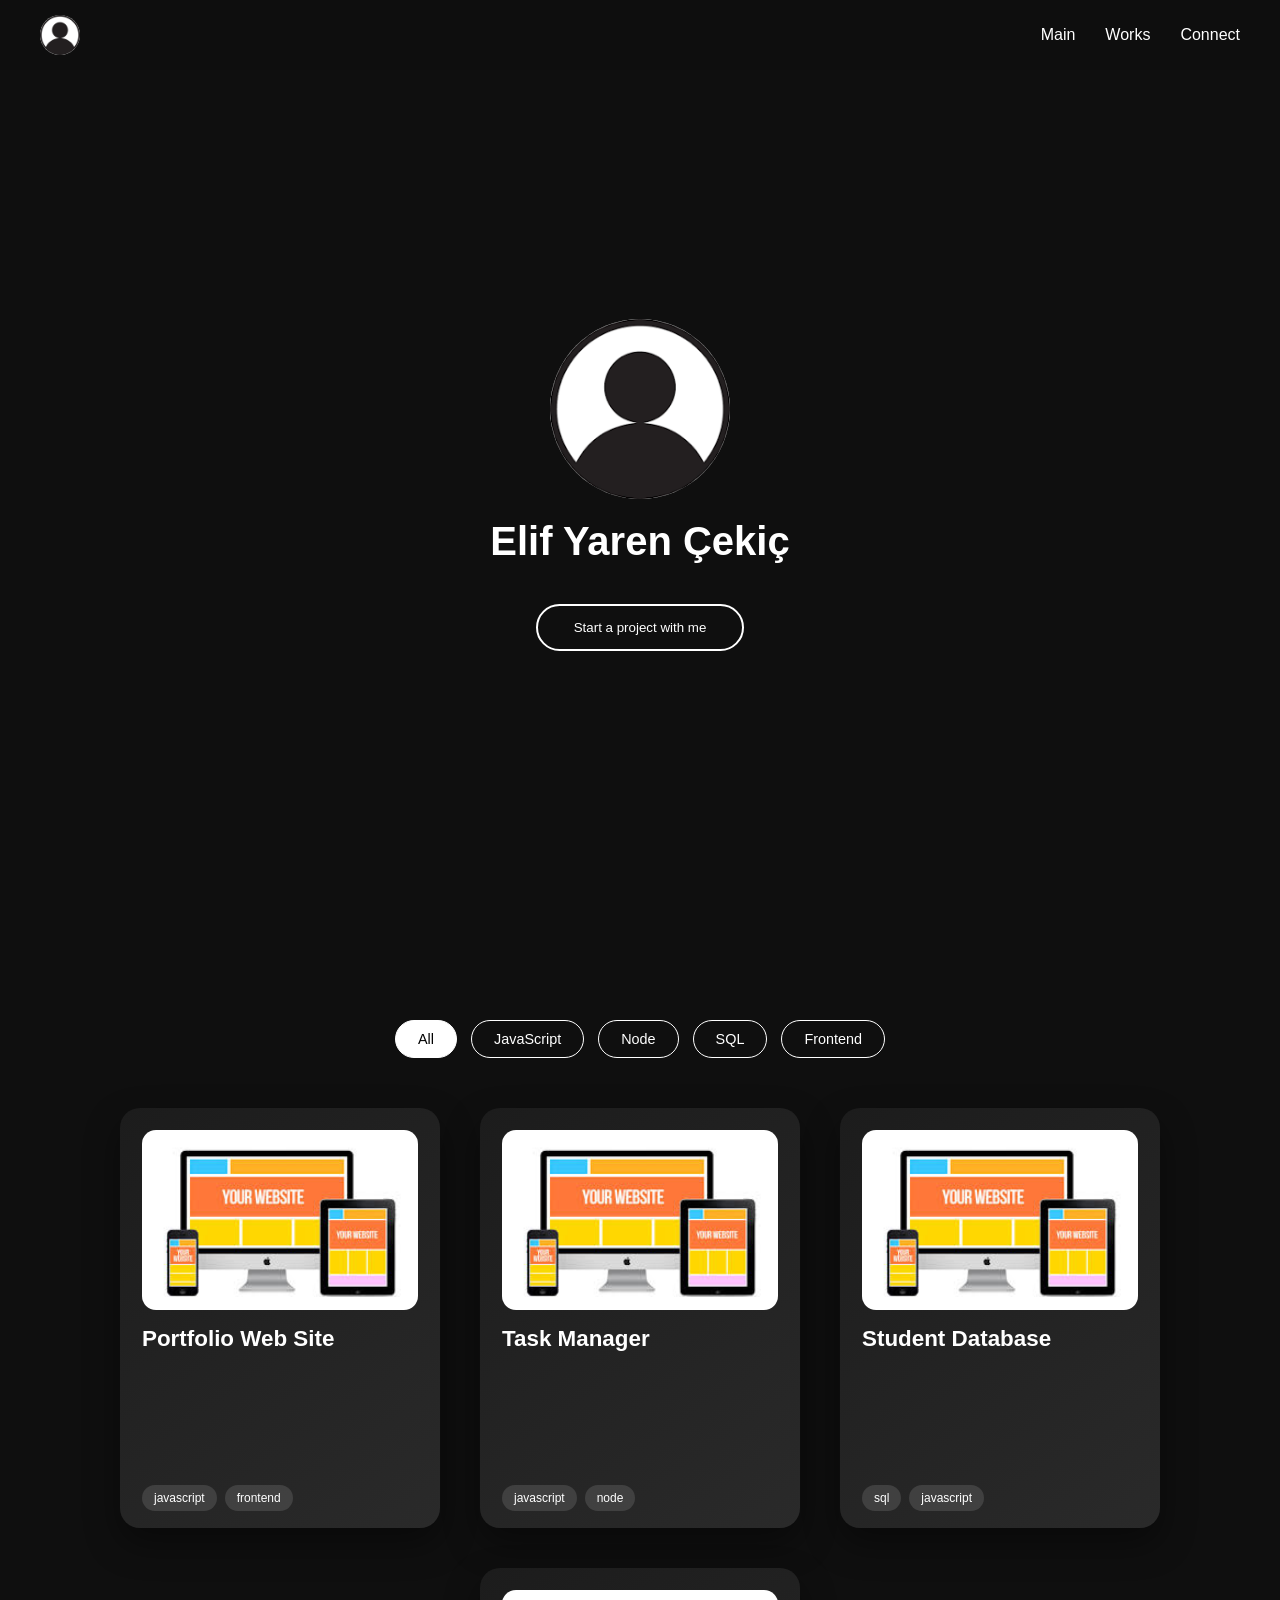
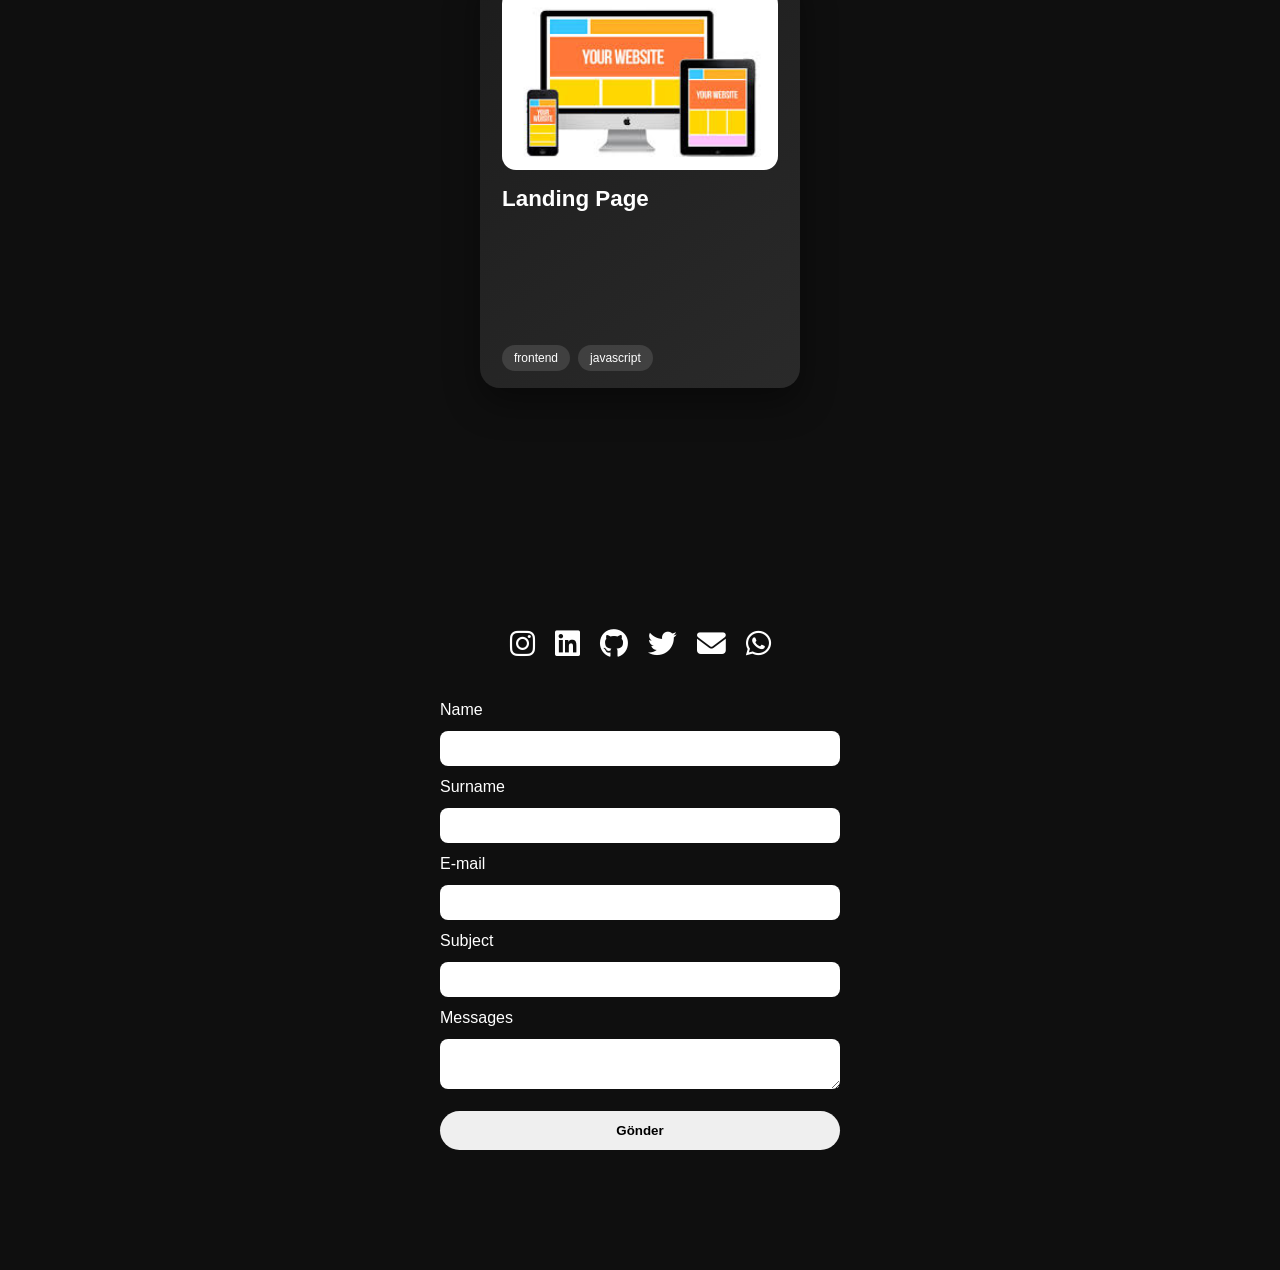
==== index.html @ 62f9e3f9 "genel html ve css bitti" ====
<!DOCTYPE html>
<html lang="en">
<head>
    <meta charset="UTF-8">
    <meta name="viewport" content="width=device-width, initial-scale=1.0">
    <link rel="stylesheet" href="https://cdnjs.cloudflare.com/ajax/libs/font-awesome/6.5.0/css/all.min.css">
    <link rel="stylesheet" href="style.css">
    <title>Document</title>
</head>
<body>
    <!--navbarda her bir a ya bastıkça bağlantılı sect e göndwrecek-->
    <nav>
        <img id="nav-image" src="image/images.png" alt="">
        <ul>
            <li>
                <a href="#main">Main</a>
            </li>
            <li>
                <a href="#works">Works</a>
            </li>
            <li>
                <a href="#connect">Connect</a>
            </li>
        </ul>
    </nav>

    <!--görsel efekt eklenecek portfolio sahibinin fotoğrafı adı işine uygun arkaplan-->
    <section id="main">
        <img id="main-profile-picture" src="image/images.png">
        <h1>Elif Yaren Çekiç</h1>
        <button id="main-project-connact-bttn">Start a project with me </button>
    </section>

    <!--projeler slider ı eklenecek-->
    <section id="works">

    <div id="project-filters">
        <button class="filter-btn active" data-filter="all">All</button>
        <button class="filter-btn" data-filter="javascript">JavaScript</button>
        <button class="filter-btn" data-filter="node">Node</button>
        <button class="filter-btn" data-filter="sql">SQL</button>
        <button class="filter-btn" data-filter="frontend">Frontend</button>
    </div>

    <div id="project-slider">

        <div class="project-card" data-tags="javascript frontend">
            <div class="project-card-inner">
                <div class="project-card-front-side">
                    <img class="project-card-image" src="image/indir.jpg">
                    <h2 class="project-card-title">Portfolio Web Site</h2>
                    <div class="project-card-tags-tab">
                        <li><span class="project-card-tag">javascript</span></li>
                        <li><span class="project-card-tag">frontend</span></li>
                    </div>
                </div>
                <div class="project-card-back-side">
                    <p class="project-card-project-description">
                        Kişisel portfolyo web sitesi. Responsive ve sade tasarım.
                    </p>
                    <a class="project-card-project-link" href="#">Web Site</a>
                    <a class="project-card-project-code-link" href="#">GitHub</a>
                </div>
            </div>
        </div>

        <div class="project-card" data-tags="javascript node">
            <div class="project-card-inner">
                <div class="project-card-front-side">
                    <img class="project-card-image" src="image/indir.jpg">
                    <h2 class="project-card-title">Task Manager</h2>
                    <div class="project-card-tags-tab">
                        <li><span class="project-card-tag">javascript</span></li>
                        <li><span class="project-card-tag">node</span></li>
                    </div>
                </div>
                <div class="project-card-back-side">
                    <p class="project-card-project-description">
                        Node.js tabanlı görev takip uygulaması.
                    </p>
                    <a class="project-card-project-link" href="#">Web Site</a>
                    <a class="project-card-project-code-link" href="#">GitHub</a>
                </div>
            </div>
        </div>

        <div class="project-card" data-tags="sql javascript">
            <div class="project-card-inner">
                <div class="project-card-front-side">
                    <img class="project-card-image" src="image/indir.jpg">
                    <h2 class="project-card-title">Student Database</h2>
                    <div class="project-card-tags-tab">
                        <li><span class="project-card-tag">sql</span></li>
                        <li><span class="project-card-tag">javascript</span></li>
                    </div>
                </div>
                <div class="project-card-back-side">
                    <p class="project-card-project-description">
                        SQL veritabanı ile çalışan öğrenci kayıt sistemi.
                    </p>
                    <a class="project-card-project-link" href="#">Web Site</a>
                    <a class="project-card-project-code-link" href="#">GitHub</a>
                </div>
            </div>
        </div>

        <div class="project-card" data-tags="frontend javascript">
            <div class="project-card-inner">
                <div class="project-card-front-side">
                    <img class="project-card-image" src="image/indir.jpg">
                    <h2 class="project-card-title">Landing Page</h2>
                    <div class="project-card-tags-tab">
                        <li><span class="project-card-tag">frontend</span></li>
                        <li><span class="project-card-tag">javascript</span></li>
                    </div>
                </div>
                <div class="project-card-back-side">
                    <p class="project-card-project-description">
                        Modern UI odaklı ürün tanıtım sayfası.
                    </p>
                    <a class="project-card-project-link" href="#">Web Site</a>
                    <a class="project-card-project-code-link" href="#">GitHub</a>
                </div>
            </div>
        </div>

        

    </div>
</section>

    <section id="connect">
        <!--sosyal medya linkleri-->
        <div id="connect-links-tab">
            <a class="connect-links" href="#instagram"><i class="fab fa-instagram"></i></a>
            <a class="connect-links" href="#linkedin"><i class="fab fa-linkedin"></i></a>
            <a class="connect-links" href="#github"><i class="fab fa-github"></i></a>
            <a class="connect-links" href="#twitter"><i class="fab fa-twitter"></i></a>
            <a class="connect-links" href="#mail"><i class="fas fa-envelope"></i></a>
            <a class="connect-links" href="#whattsapp"><i class="fab fa-whatsapp"></i></a>
        </div>
        <!--iletişim formu formspree ye göndereceğim action ı-->
        <form id="connect-form" action="">
            <label for="name">Name</label>
            <input type="text" name="name" id="form-name-input">
            <label for="surname">Surname</label>
            <input type="text" name="surname" id="form-surname-input">
            <label for="email">E-mail</label>
            <input type="email" name="email" id="form-email-input" required>
            <label for="subject">Subject</label>
            <input type="text" name="subject" id="form-subject-input" required>
            <label for="messages">Messages</label>
            <textarea name="messages" id="form-messages-input"></textarea>
            <button id="form-send-bttn" type="submit">Gönder</button>
        </form>
    </section>

</body>
</html>
---- style.css ----
* {
    margin: 0;
    padding: 0;
    box-sizing: border-box;
    font-family: Arial, Helvetica, sans-serif;
}

body {
    background-color: #0f0f0f;
    color: #ffffff;
}

/* NAVBAR */

nav {
    position: fixed;
    top: 0;
    width: 100%;
    height: 70px;
    background-color: rgba(15, 15, 15, 0.9);
    display: flex;
    align-items: center;
    justify-content: space-between;
    padding: 0 40px;
    z-index: 100;
}

#nav-image {
    width: 40px;
    height: 40px;
    border-radius: 50%;
}

nav ul {
    display: flex;
    gap: 30px;
    list-style: none;
}

nav a {
    text-decoration: none;
    color: #ffffff;
    font-weight: 500;
}

/* MAIN */

#main {
    min-height: 100vh;
    padding-top: 70px;
    display: flex;
    flex-direction: column;
    align-items: center;
    justify-content: center;
    gap: 20px;
    text-align: center;
}

#main-profile-picture {
    width: 180px;
    height: 180px;
    border-radius: 50%;
    object-fit: cover;
}

#main h1 {
    font-size: 2.5rem;
}

#main-project-connact-bttn {
    margin-top: 20px;
    padding: 14px 36px;
    border-radius: 30px;
    border: 2px solid #ffffff;
    background: transparent;
    color: #ffffff;
    cursor: pointer;
}

/* WORKS */

#works {
    padding: 120px 40px;
}

/* FILTERS */

#project-filters {
    display: flex;
    justify-content: center;
    gap: 14px;
    margin-bottom: 50px;
    flex-wrap: wrap;
}

.filter-btn {
    padding: 10px 22px;
    border-radius: 20px;
    border: 1px solid #ffffff;
    background: transparent;
    color: #ffffff;
    cursor: pointer;
    font-size: 0.9rem;
}

.filter-btn.active {
    background-color: #ffffff;
    color: #000000;
}

/* PROJECT GRID */

#project-slider {
    display: flex;
    gap: 40px;
    flex-wrap: wrap;
    justify-content: center;
}

/* PROJECT CARD */

.project-card {
    width: 320px;
    height: 420px;
    perspective: 1200px;
}

.project-card-inner {
    position: relative;
    width: 100%;
    height: 100%;
    transform-style: preserve-3d;
    transition: transform 0.8s cubic-bezier(0.4, 0.2, 0.2, 1);
}

.project-card:hover .project-card-inner {
    transform: rotateY(180deg);
}

.project-card-front-side,
.project-card-back-side {
    position: absolute;
    inset: 0;
    backface-visibility: hidden;
    border-radius: 20px;
    padding: 22px;
    box-shadow: 0 15px 35px rgba(0, 0, 0, 0.4);
    display: flex;
    flex-direction: column;
}

/* FRONT */

.project-card-front-side {
    background: linear-gradient(145deg, #1c1c1c, #2a2a2a);
    gap: 16px;
}

.project-card-image {
    width: 100%;
    height: 180px;
    object-fit: cover;
    border-radius: 14px;
}

.project-card-title {
    font-size: 1.4rem;
}

/* TAGS */

.project-card-tags-tab {
    display: flex;
    gap: 8px;
    flex-wrap: wrap;
    margin-top: auto;
}

.project-card-tags-tab li {
    list-style: none;
}

.project-card-tag {
    font-size: 0.75rem;
    padding: 6px 12px;
    border-radius: 14px;
    background-color: rgba(255, 255, 255, 0.12);
    color: #ffffff;
}

/* BACK */

.project-card-back-side {
    background: linear-gradient(145deg, #ffffff, #eeeeee);
    color: #000000;
    transform: rotateY(180deg);
    justify-content: space-between;
}

.project-card-project-description {
    font-size: 0.95rem;
    line-height: 1.5;
}

.project-card-project-link,
.project-card-project-code-link {
    text-decoration: none;
    padding: 12px;
    border-radius: 12px;
    text-align: center;
    font-weight: 500;
}

.project-card-project-link {
    background-color: #000000;
    color: #ffffff;
}

.project-card-project-code-link {
    border: 2px solid #000000;
    color: #000000;
}

/* CONNECT */

#connect {
    padding: 120px 40px;
    display: flex;
    flex-direction: column;
    gap: 40px;
    align-items: center;
}

#connect-links-tab {
    display: flex;
    gap: 20px;
}

.connect-links {
    font-size: 1.8rem;
    color: #ffffff;
}

/* FORM */

#connect-form {
    width: 100%;
    max-width: 400px;
    display: flex;
    flex-direction: column;
    gap: 12px;
}

#connect-form input,
#connect-form textarea {
    padding: 10px;
    border-radius: 8px;
    border: none;
}

#form-send-bttn {
    margin-top: 10px;
    padding: 12px;
    border-radius: 20px;
    border: none;
    font-weight: 600;
    cursor: pointer;
}
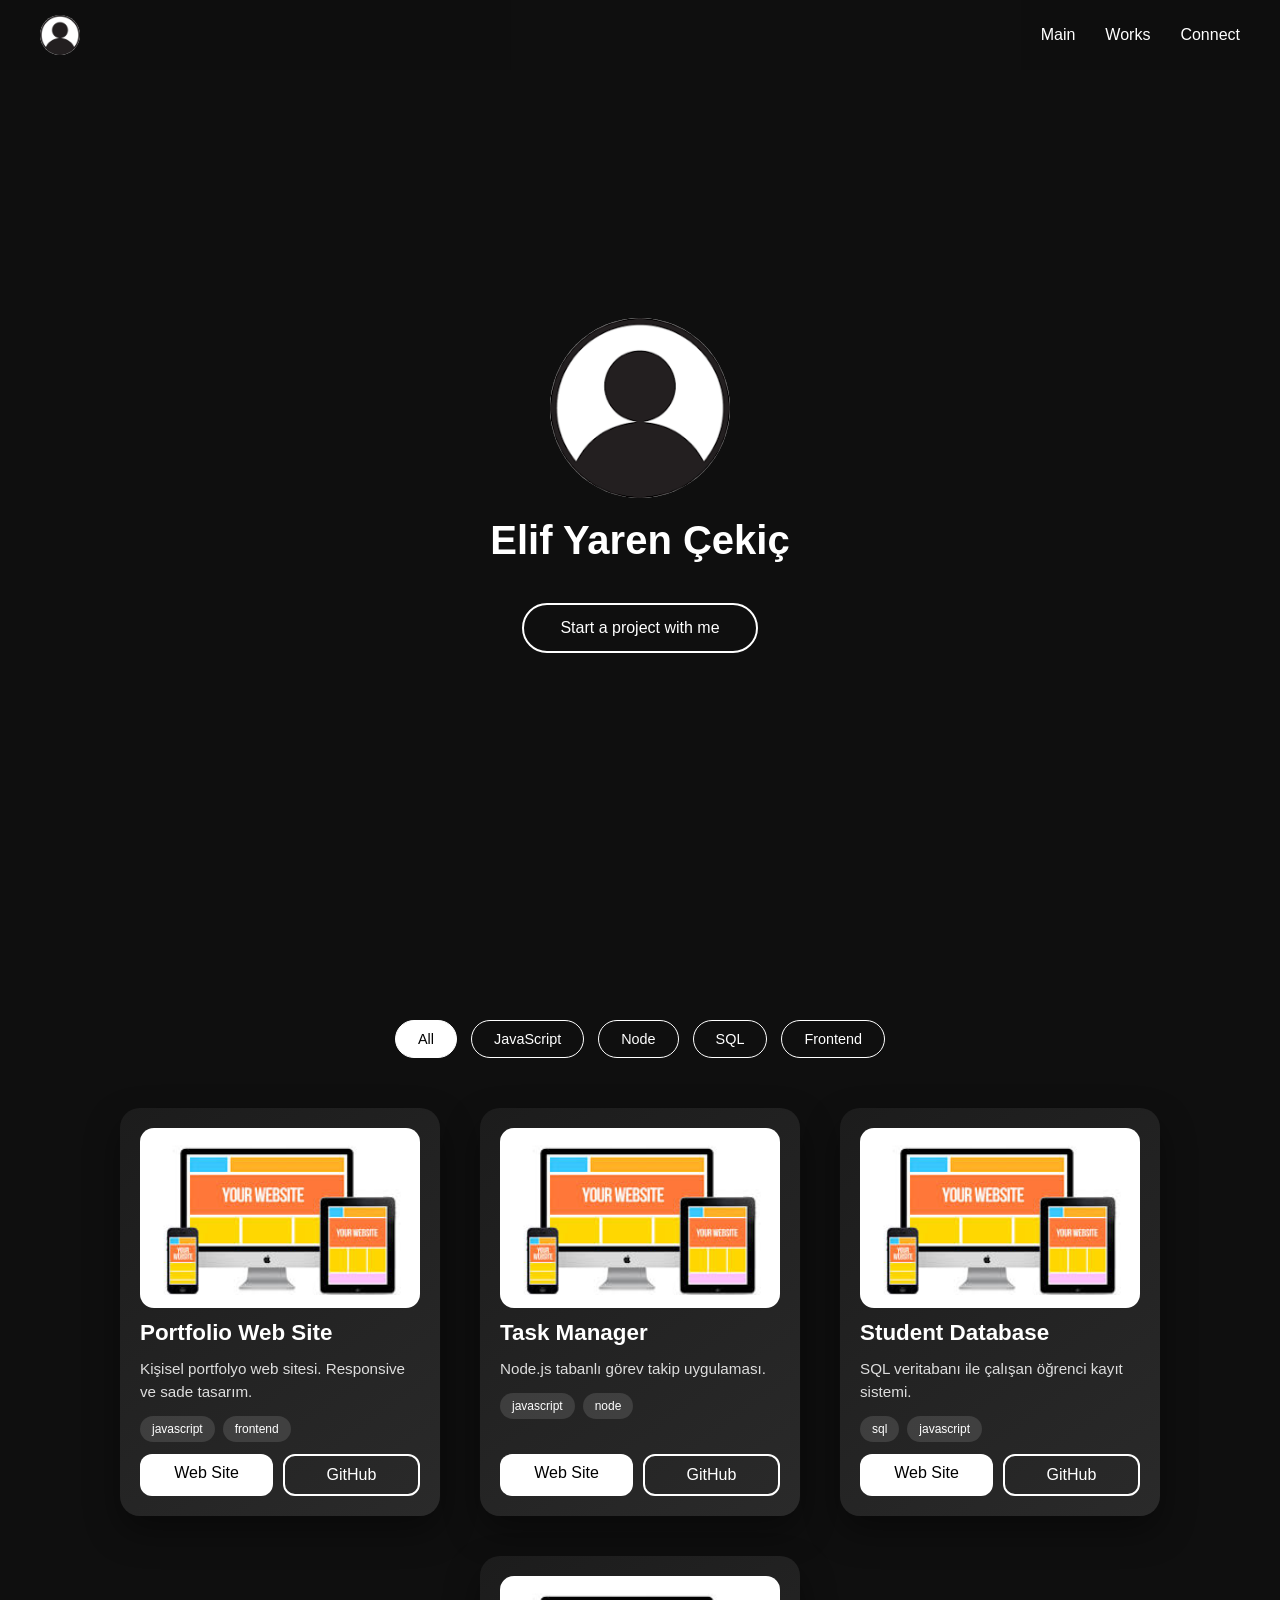
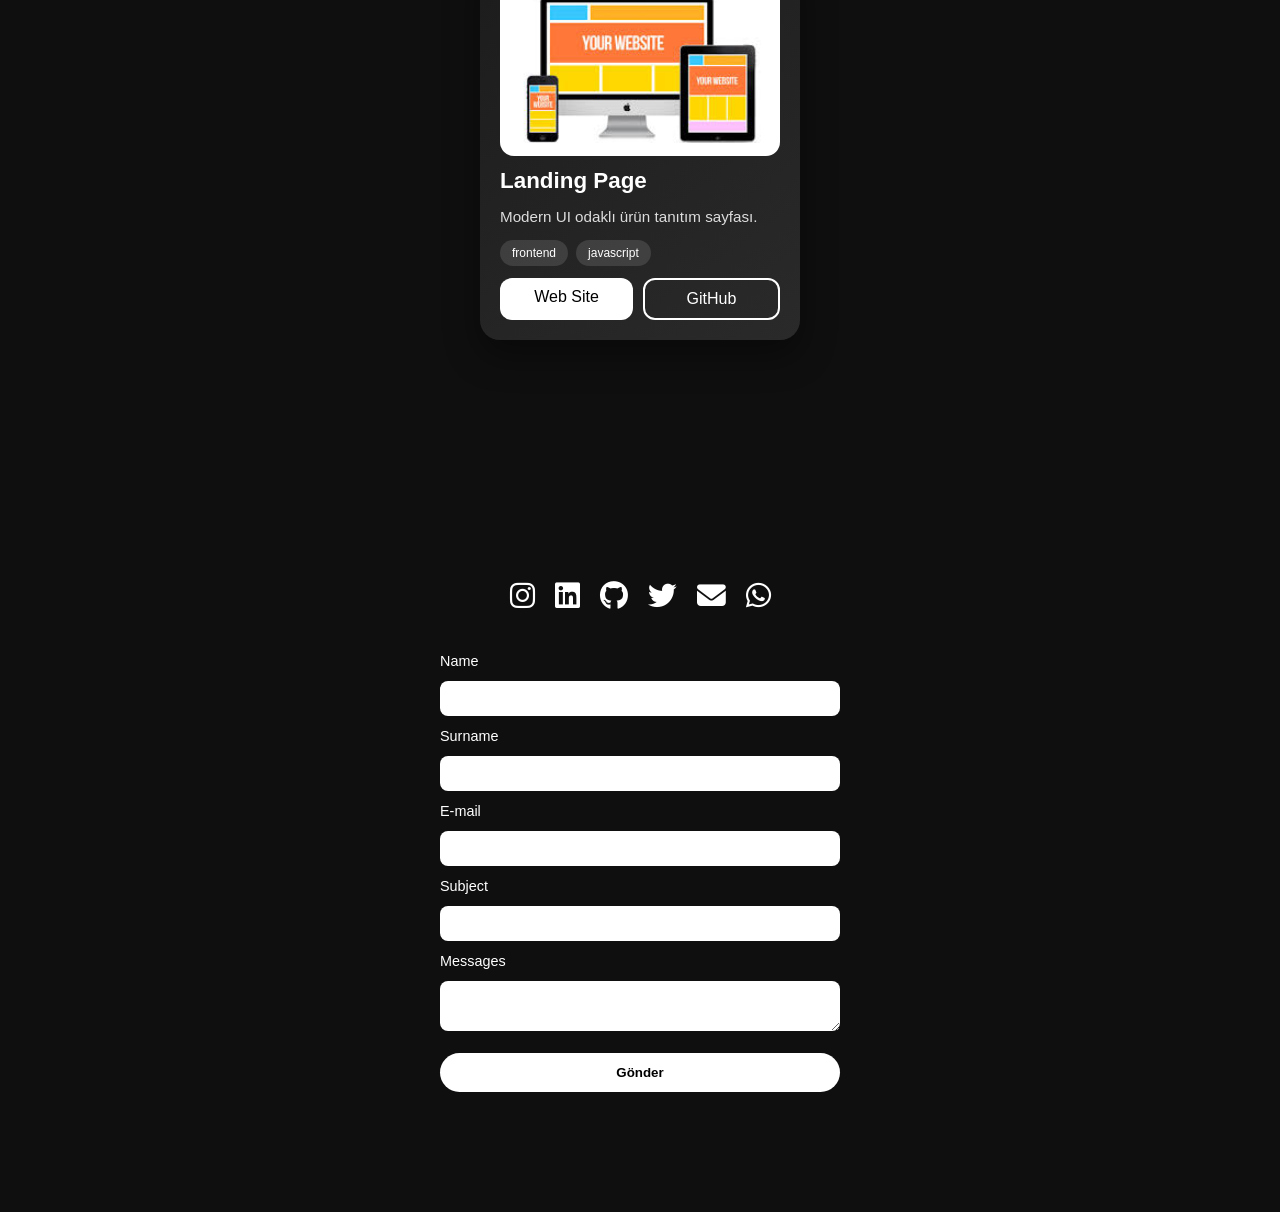
==== commit 8acc8782: "css ve html bitti" ====
--- a/index.html
+++ b/index.html
@@ -44,89 +44,71 @@
 
     <div id="project-slider">
 
-        <div class="project-card" data-tags="javascript frontend">
-            <div class="project-card-inner">
-                <div class="project-card-front-side">
-                    <img class="project-card-image" src="image/indir.jpg">
-                    <h2 class="project-card-title">Portfolio Web Site</h2>
-                    <div class="project-card-tags-tab">
-                        <li><span class="project-card-tag">javascript</span></li>
-                        <li><span class="project-card-tag">frontend</span></li>
-                    </div>
-                </div>
-                <div class="project-card-back-side">
-                    <p class="project-card-project-description">
-                        Kişisel portfolyo web sitesi. Responsive ve sade tasarım.
-                    </p>
-                    <a class="project-card-project-link" href="#">Web Site</a>
-                    <a class="project-card-project-code-link" href="#">GitHub</a>
-                </div>
-            </div>
+    <div class="project-card">
+        <img class="project-card-image" src="image/indir.jpg">
+        <h2 class="project-card-title">Portfolio Web Site</h2>
+        <p class="project-card-project-description">
+            Kişisel portfolyo web sitesi. Responsive ve sade tasarım.
+        </p>
+        <div class="project-card-tags-tab">
+            <span class="project-card-tag">javascript</span>
+            <span class="project-card-tag">frontend</span>
         </div>
+        <div class="project-card-links">
+            <a class="project-card-project-link" href="#">Web Site</a>
+            <a class="project-card-project-code-link" href="#">GitHub</a>
+        </div>
+    </div>
 
-        <div class="project-card" data-tags="javascript node">
-            <div class="project-card-inner">
-                <div class="project-card-front-side">
-                    <img class="project-card-image" src="image/indir.jpg">
-                    <h2 class="project-card-title">Task Manager</h2>
-                    <div class="project-card-tags-tab">
-                        <li><span class="project-card-tag">javascript</span></li>
-                        <li><span class="project-card-tag">node</span></li>
-                    </div>
-                </div>
-                <div class="project-card-back-side">
-                    <p class="project-card-project-description">
-                        Node.js tabanlı görev takip uygulaması.
-                    </p>
-                    <a class="project-card-project-link" href="#">Web Site</a>
-                    <a class="project-card-project-code-link" href="#">GitHub</a>
-                </div>
-            </div>
+    <div class="project-card">
+        <img class="project-card-image" src="image/indir.jpg">
+        <h2 class="project-card-title">Task Manager</h2>
+        <p class="project-card-project-description">
+            Node.js tabanlı görev takip uygulaması.
+        </p>
+        <div class="project-card-tags-tab">
+            <span class="project-card-tag">javascript</span>
+            <span class="project-card-tag">node</span>
         </div>
+        <div class="project-card-links">
+            <a class="project-card-project-link" href="#">Web Site</a>
+            <a class="project-card-project-code-link" href="#">GitHub</a>
+        </div>
+    </div>
 
-        <div class="project-card" data-tags="sql javascript">
-            <div class="project-card-inner">
-                <div class="project-card-front-side">
-                    <img class="project-card-image" src="image/indir.jpg">
-                    <h2 class="project-card-title">Student Database</h2>
-                    <div class="project-card-tags-tab">
-                        <li><span class="project-card-tag">sql</span></li>
-                        <li><span class="project-card-tag">javascript</span></li>
-                    </div>
-                </div>
-                <div class="project-card-back-side">
-                    <p class="project-card-project-description">
-                        SQL veritabanı ile çalışan öğrenci kayıt sistemi.
-                    </p>
-                    <a class="project-card-project-link" href="#">Web Site</a>
-                    <a class="project-card-project-code-link" href="#">GitHub</a>
-                </div>
-            </div>
+    <div class="project-card">
+        <img class="project-card-image" src="image/indir.jpg">
+        <h2 class="project-card-title">Student Database</h2>
+        <p class="project-card-project-description">
+            SQL veritabanı ile çalışan öğrenci kayıt sistemi.
+        </p>
+        <div class="project-card-tags-tab">
+            <span class="project-card-tag">sql</span>
+            <span class="project-card-tag">javascript</span>
         </div>
+        <div class="project-card-links">
+            <a class="project-card-project-link" href="#">Web Site</a>
+            <a class="project-card-project-code-link" href="#">GitHub</a>
+        </div>
+    </div>
 
-        <div class="project-card" data-tags="frontend javascript">
-            <div class="project-card-inner">
-                <div class="project-card-front-side">
-                    <img class="project-card-image" src="image/indir.jpg">
-                    <h2 class="project-card-title">Landing Page</h2>
-                    <div class="project-card-tags-tab">
-                        <li><span class="project-card-tag">frontend</span></li>
-                        <li><span class="project-card-tag">javascript</span></li>
-                    </div>
-                </div>
-                <div class="project-card-back-side">
-                    <p class="project-card-project-description">
-                        Modern UI odaklı ürün tanıtım sayfası.
-                    </p>
-                    <a class="project-card-project-link" href="#">Web Site</a>
-                    <a class="project-card-project-code-link" href="#">GitHub</a>
-                </div>
-            </div>
+    <div class="project-card">
+        <img class="project-card-image" src="image/indir.jpg">
+        <h2 class="project-card-title">Landing Page</h2>
+        <p class="project-card-project-description">
+            Modern UI odaklı ürün tanıtım sayfası.
+        </p>
+        <div class="project-card-tags-tab">
+            <span class="project-card-tag">frontend</span>
+            <span class="project-card-tag">javascript</span>
         </div>
+        <div class="project-card-links">
+            <a class="project-card-project-link" href="#">Web Site</a>
+            <a class="project-card-project-code-link" href="#">GitHub</a>
+        </div>
+    </div>
 
-        
-
-    </div>
+</div>
 </section>
 
     <section id="connect">
--- a/style.css
+++ b/style.css
@@ -11,13 +11,12 @@
 }
 
 /* NAVBAR */
-
 nav {
     position: fixed;
     top: 0;
     width: 100%;
     height: 70px;
-    background-color: rgba(15, 15, 15, 0.9);
+    background-color: rgba(15, 15, 15, 0.95);
     display: flex;
     align-items: center;
     justify-content: space-between;
@@ -43,8 +42,11 @@
     font-weight: 500;
 }
 
+nav a:hover {
+    color: #bbbbbb;
+}
+
 /* MAIN */
-
 #main {
     min-height: 100vh;
     padding-top: 70px;
@@ -65,6 +67,7 @@
 
 #main h1 {
     font-size: 2.5rem;
+    font-weight: 600;
 }
 
 #main-project-connact-bttn {
@@ -74,17 +77,22 @@
     border: 2px solid #ffffff;
     background: transparent;
     color: #ffffff;
+    font-size: 1rem;
     cursor: pointer;
+    transition: all 0.3s ease;
+}
+
+#main-project-connact-bttn:hover {
+    background-color: #ffffff;
+    color: #000000;
 }
 
 /* WORKS */
-
 #works {
     padding: 120px 40px;
 }
 
 /* FILTERS */
-
 #project-filters {
     display: flex;
     justify-content: center;
@@ -103,13 +111,17 @@
     font-size: 0.9rem;
 }
 
+.filter-btn:hover{
+    color: #6d6d6d;
+    border: 1px solid #6d6d6d;
+}
+
 .filter-btn.active {
     background-color: #ffffff;
     color: #000000;
 }
 
 /* PROJECT GRID */
-
 #project-slider {
     display: flex;
     gap: 40px;
@@ -117,112 +129,91 @@
     justify-content: center;
 }
 
-/* PROJECT CARD */
-
+/* PROJECT CARD (TEK YÜZ) */
 .project-card {
     width: 320px;
-    height: 420px;
-    perspective: 1200px;
-}
-
-.project-card-inner {
-    position: relative;
-    width: 100%;
-    height: 100%;
-    transform-style: preserve-3d;
-    transition: transform 0.8s cubic-bezier(0.4, 0.2, 0.2, 1);
-}
-
-.project-card:hover .project-card-inner {
-    transform: rotateY(180deg);
-}
-
-.project-card-front-side,
-.project-card-back-side {
-    position: absolute;
-    inset: 0;
-    backface-visibility: hidden;
+    background: linear-gradient(145deg, #1c1c1c, #2a2a2a);
     border-radius: 20px;
-    padding: 22px;
-    box-shadow: 0 15px 35px rgba(0, 0, 0, 0.4);
-    display: flex;
-    flex-direction: column;
-}
-
-/* FRONT */
-
-.project-card-front-side {
-    background: linear-gradient(145deg, #1c1c1c, #2a2a2a);
-    gap: 16px;
+    padding: 20px;
+    box-shadow: 0 15px 35px rgba(0,0,0,0.4);
+    display: flex;
+    flex-direction: column;
+    gap: 12px;
 }
 
 .project-card-image {
     width: 100%;
     height: 180px;
+    border-radius: 14px;
     object-fit: cover;
-    border-radius: 14px;
 }
 
 .project-card-title {
     font-size: 1.4rem;
-}
-
-/* TAGS */
+    color: #ffffff;
+}
+
+.project-card-project-description {
+    font-size: 0.95rem;
+    color: #dddddd;
+    line-height: 1.5;
+}
 
 .project-card-tags-tab {
     display: flex;
     gap: 8px;
     flex-wrap: wrap;
-    margin-top: auto;
-}
-
-.project-card-tags-tab li {
-    list-style: none;
 }
 
 .project-card-tag {
     font-size: 0.75rem;
     padding: 6px 12px;
     border-radius: 14px;
-    background-color: rgba(255, 255, 255, 0.12);
-    color: #ffffff;
-}
-
-/* BACK */
-
-.project-card-back-side {
-    background: linear-gradient(145deg, #ffffff, #eeeeee);
-    color: #000000;
-    transform: rotateY(180deg);
-    justify-content: space-between;
-}
-
-.project-card-project-description {
-    font-size: 0.95rem;
-    line-height: 1.5;
+    background-color: rgba(255,255,255,0.12);
+    color: #ffffff;
+}
+
+.project-card-links {
+    display: flex;
+    gap: 10px;
+    margin-top: auto;
 }
 
 .project-card-project-link,
 .project-card-project-code-link {
     text-decoration: none;
-    padding: 12px;
+    padding: 10px;
     border-radius: 12px;
+    font-weight: 500;
     text-align: center;
-    font-weight: 500;
 }
 
 .project-card-project-link {
-    background-color: #000000;
-    color: #ffffff;
+    background-color: #ffffff;
+    color: #000000;
+    flex: 1;
 }
 
 .project-card-project-code-link {
-    border: 2px solid #000000;
-    color: #000000;
-}
+    border: 2px solid #ffffff;
+    color: #ffffff;
+    flex: 1;
+}
+
+.project-card-project-link:hover {
+    background: none;
+    border: 2px solid #ffffff;
+    color: #ffffff;
+}
+
+.project-card-project-code-link:hover {
+    background-color: #ffffff;
+    color: #000000;
+
+}
+
 
 /* CONNECT */
-
 #connect {
     padding: 120px 40px;
     display: flex;
@@ -241,14 +232,21 @@
     color: #ffffff;
 }
 
+.connect-links:hover {
+    color: #bbbbbb;
+}
+
 /* FORM */
-
 #connect-form {
     width: 100%;
     max-width: 400px;
     display: flex;
     flex-direction: column;
     gap: 12px;
+}
+
+#connect-form label {
+    font-size: 0.9rem;
 }
 
 #connect-form input,
@@ -256,6 +254,7 @@
     padding: 10px;
     border-radius: 8px;
     border: none;
+    outline: none;
 }
 
 #form-send-bttn {
@@ -263,6 +262,12 @@
     padding: 12px;
     border-radius: 20px;
     border: none;
+    cursor: pointer;
     font-weight: 600;
-    cursor: pointer;
+    background-color: #ffffff;
+    color: #000000;
+}
+#form-send-bttn:hover{
+    background-color: #79797947;
+    color: #ffffff;
 }
